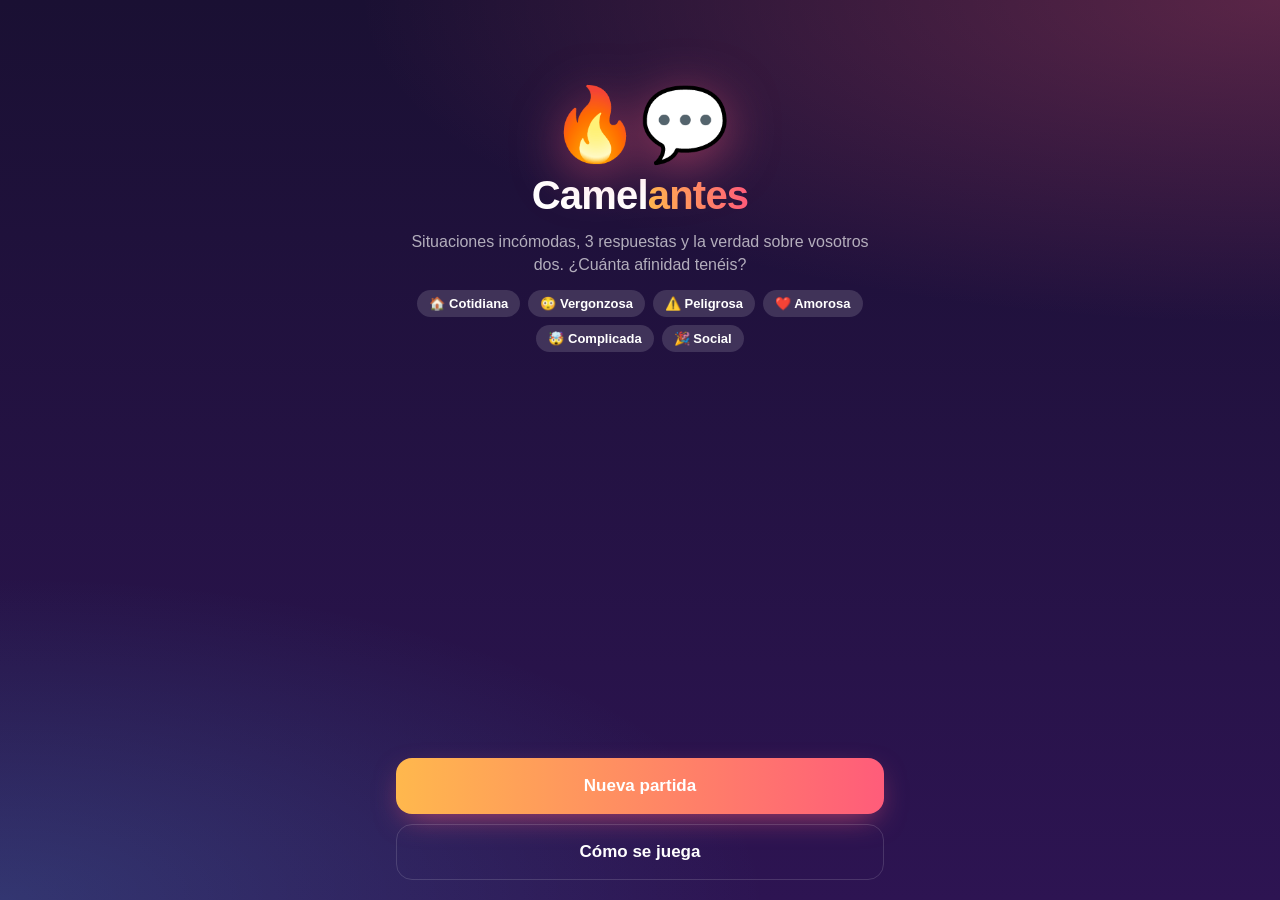
==== index.html @ 4581bd5c "Crear Camelantes: juego PWA para iPhone con 50 situaciones, 16 tipos de personalidad y afinidad Co-A" ====
<!DOCTYPE html>
<html lang="es">
<head>
  <meta charset="utf-8">
  <meta name="viewport" content="width=device-width, initial-scale=1, viewport-fit=cover">
  <title>Camelantes</title>
  <meta name="description" content="El juego para conoceros de verdad: 50 situaciones incómodas, 3 respuestas y vuestro porcentaje de afinidad.">
  <meta name="theme-color" content="#1a1033">

  <!-- iPhone: pantalla completa al añadir a la pantalla de inicio -->
  <meta name="apple-mobile-web-app-capable" content="yes">
  <meta name="mobile-web-app-capable" content="yes">
  <meta name="apple-mobile-web-app-status-bar-style" content="black-translucent">
  <meta name="apple-mobile-web-app-title" content="Camelantes">
  <meta name="format-detection" content="telephone=no">
  <link rel="apple-touch-icon" href="icons/apple-touch-icon.png">
  <link rel="icon" type="image/png" sizes="192x192" href="icons/icon-192.png">
  <link rel="manifest" href="manifest.webmanifest">

  <link rel="stylesheet" href="css/styles.css">
</head>
<body>
  <main id="app" aria-live="polite"></main>

  <script src="js/questions.js"></script>
  <script src="js/personality.js"></script>
  <script src="js/app.js"></script>
  <script>
    if ("serviceWorker" in navigator) {
      window.addEventListener("load", () => navigator.serviceWorker.register("sw.js").catch(() => {}));
    }
  </script>
</body>
</html>
---- css/styles.css ----
:root {
  --bg-1: #1a1033;
  --bg-2: #2d1452;
  --card: rgba(255, 255, 255, 0.08);
  --card-strong: rgba(255, 255, 255, 0.14);
  --border: rgba(255, 255, 255, 0.14);
  --text: #fff;
  --muted: rgba(255, 255, 255, 0.66);
  --accent: #ff5c7a;
  --accent-2: #ffb84d;
  --p1: #4fd1ff;
  --p2: #ff7ac6;
  --ok: #34d399;
  --radius: 20px;
  --safe-top: env(safe-area-inset-top, 0px);
  --safe-bottom: env(safe-area-inset-bottom, 0px);
}

* { box-sizing: border-box; -webkit-tap-highlight-color: transparent; }

html, body {
  margin: 0;
  min-height: 100%;
  background: var(--bg-1);
}

body {
  font-family: -apple-system, BlinkMacSystemFont, "SF Pro Rounded", "SF Pro Text", "Segoe UI", Roboto, sans-serif;
  color: var(--text);
  background:
    radial-gradient(120% 60% at 100% 0%, rgba(255, 92, 122, 0.28), transparent 60%),
    radial-gradient(100% 60% at 0% 100%, rgba(79, 209, 255, 0.18), transparent 60%),
    linear-gradient(180deg, var(--bg-1), var(--bg-2));
  background-attachment: fixed;
  -webkit-font-smoothing: antialiased;
  -webkit-text-size-adjust: 100%;
  overscroll-behavior-y: none;
}

#app {
  max-width: 520px;
  margin: 0 auto;
  min-height: 100vh;
  min-height: 100dvh;
  padding: calc(var(--safe-top) + 16px) 16px calc(var(--safe-bottom) + 20px);
  display: flex;
  flex-direction: column;
}

.screen {
  flex: 1;
  display: flex;
  flex-direction: column;
  gap: 16px;
  animation: enter 0.35s ease both;
}

@keyframes enter {
  from { opacity: 0; transform: translateY(12px); }
  to   { opacity: 1; transform: none; }
}

h1, h2, h3, p { margin: 0; }
h1 { font-size: 40px; line-height: 1.05; letter-spacing: -0.02em; }
h2 { font-size: 26px; line-height: 1.15; letter-spacing: -0.01em; }
h3 { font-size: 17px; }
p  { line-height: 1.45; }

.muted { color: var(--muted); }
.center { text-align: center; }
.spacer { flex: 1; }
.row { display: flex; gap: 10px; align-items: center; }
.stack { display: flex; flex-direction: column; gap: 10px; }

.gradient-text {
  background: linear-gradient(90deg, var(--accent-2), var(--accent));
  -webkit-background-clip: text;
  background-clip: text;
  color: transparent;
}

/* ─── Botones ─── */
.btn {
  appearance: none;
  border: 0;
  width: 100%;
  min-height: 56px;
  padding: 14px 20px;
  border-radius: 16px;
  font: inherit;
  font-size: 17px;
  font-weight: 700;
  color: var(--text);
  background: var(--card-strong);
  cursor: pointer;
  transition: transform 0.12s ease, opacity 0.2s ease;
}
.btn:active { transform: scale(0.97); }
.btn:disabled { opacity: 0.4; pointer-events: none; }
.btn-primary {
  background: linear-gradient(90deg, var(--accent-2), var(--accent));
  box-shadow: 0 10px 30px -10px rgba(255, 92, 122, 0.7);
}
.btn-ghost { background: transparent; border: 1px solid var(--border); }
.btn-small { min-height: 40px; width: auto; padding: 8px 14px; font-size: 15px; border-radius: 12px; }

.icon-btn {
  appearance: none;
  border: 0;
  background: var(--card);
  color: var(--text);
  width: 40px;
  height: 40px;
  border-radius: 12px;
  font-size: 18px;
  cursor: pointer;
}

/* ─── Tarjetas ─── */
.card {
  background: var(--card);
  border: 1px solid var(--border);
  border-radius: var(--radius);
  padding: 18px;
  backdrop-filter: blur(12px);
  -webkit-backdrop-filter: blur(12px);
}

/* ─── Home ─── */
.hero {
  text-align: center;
  padding-top: 8vh;
  display: flex;
  flex-direction: column;
  gap: 14px;
  align-items: center;
}
.logo {
  font-size: 72px;
  line-height: 1;
  filter: drop-shadow(0 10px 25px rgba(255, 92, 122, 0.5));
}
.cat-cloud { display: flex; flex-wrap: wrap; gap: 8px; justify-content: center; }

/* ─── Formularios ─── */
label.field { display: flex; flex-direction: column; gap: 6px; font-weight: 600; font-size: 14px; color: var(--muted); }
input[type="text"] {
  appearance: none;
  width: 100%;
  min-height: 52px;
  padding: 12px 16px;
  border-radius: 14px;
  border: 1px solid var(--border);
  background: rgba(0, 0, 0, 0.25);
  color: var(--text);
  font: inherit;
  font-size: 17px; /* ≥16px evita el zoom automático en iOS */
}
input[type="text"]:focus { outline: 2px solid var(--accent); outline-offset: 1px; }
.p1-dot, .p2-dot { display: inline-block; width: 10px; height: 10px; border-radius: 50%; margin-right: 6px; }
.p1-dot { background: var(--p1); }
.p2-dot { background: var(--p2); }

.chips { display: flex; flex-wrap: wrap; gap: 8px; }
.chip {
  appearance: none;
  border: 1px solid var(--border);
  background: transparent;
  color: var(--text);
  border-radius: 999px;
  padding: 9px 14px;
  font: inherit;
  font-size: 15px;
  font-weight: 600;
  cursor: pointer;
  min-height: 40px;
}
.chip[aria-pressed="true"] { background: var(--text); color: var(--bg-1); border-color: var(--text); }
.tag {
  display: inline-flex;
  gap: 6px;
  align-items: center;
  padding: 6px 12px;
  border-radius: 999px;
  font-size: 13px;
  font-weight: 700;
  background: var(--card-strong);
}

.toggle-row { display: flex; justify-content: space-between; align-items: center; gap: 12px; }
.switch { position: relative; width: 52px; height: 32px; flex: none; }
.switch input { opacity: 0; width: 0; height: 0; }
.switch span {
  position: absolute; inset: 0; border-radius: 999px; background: rgba(255,255,255,0.2); transition: background 0.2s;
}
.switch span::before {
  content: ""; position: absolute; top: 3px; left: 3px; width: 26px; height: 26px; border-radius: 50%;
  background: #fff; transition: transform 0.2s;
}
.switch input:checked + span { background: var(--ok); }
.switch input:checked + span::before { transform: translateX(20px); }

/* ─── Juego ─── */
.topbar { display: flex; align-items: center; gap: 12px; }
.progress { flex: 1; height: 8px; border-radius: 999px; background: var(--card-strong); overflow: hidden; }
.progress > div { height: 100%; background: linear-gradient(90deg, var(--accent-2), var(--accent)); border-radius: inherit; transition: width 0.4s ease; }
.counter { font-size: 14px; font-weight: 700; color: var(--muted); min-width: 48px; text-align: right; }

.who {
  display: inline-flex; align-items: center; gap: 8px;
  font-weight: 700; font-size: 15px;
  padding: 8px 14px; border-radius: 999px;
  background: var(--card);
  align-self: flex-start;
}
.who.p1 { color: var(--p1); }
.who.p2 { color: var(--p2); }

.situation { font-size: 23px; line-height: 1.3; font-weight: 700; letter-spacing: -0.01em; }

.options { display: flex; flex-direction: column; gap: 12px; }
.option {
  appearance: none;
  text-align: left;
  width: 100%;
  display: flex;
  gap: 14px;
  align-items: center;
  padding: 16px;
  min-height: 72px;
  border-radius: 18px;
  border: 2px solid var(--border);
  background: var(--card);
  color: var(--text);
  font: inherit;
  font-size: 16px;
  line-height: 1.35;
  cursor: pointer;
  transition: transform 0.12s ease, border-color 0.2s, background 0.2s;
}
.option:active { transform: scale(0.98); }
.option .letter {
  flex: none;
  width: 34px; height: 34px;
  border-radius: 10px;
  display: grid; place-items: center;
  font-weight: 800;
  background: var(--card-strong);
}
.option.selected { border-color: var(--accent); background: rgba(255, 92, 122, 0.18); }
.option.selected .letter { background: var(--accent); }

/* ─── Pasar el móvil ─── */
.handoff {
  flex: 1; display: flex; flex-direction: column; justify-content: center; align-items: center; text-align: center; gap: 18px;
}
.handoff .big-emoji { font-size: 80px; animation: wobble 1.6s ease-in-out infinite; }
@keyframes wobble { 0%,100% { transform: rotate(-8deg); } 50% { transform: rotate(8deg); } }
.name-p1 { color: var(--p1); }
.name-p2 { color: var(--p2); }

/* ─── Revelación ─── */
.reveal-card { display: flex; flex-direction: column; gap: 8px; }
.reveal-card .label { font-size: 13px; font-weight: 700; text-transform: uppercase; letter-spacing: 0.05em; }
.reveal-card.p1 { border-left: 4px solid var(--p1); }
.reveal-card.p2 { border-left: 4px solid var(--p2); }
.guess-line { font-size: 14px; color: var(--muted); }
.guess-line.hit { color: var(--ok); }
.banner {
  text-align: center; font-weight: 800; font-size: 20px; padding: 14px; border-radius: 16px;
}
.banner.match { background: rgba(52, 211, 153, 0.18); color: var(--ok); }
.banner.nomatch { background: rgba(255, 184, 77, 0.15); color: var(--accent-2); }

/* ─── Resultados ─── */
.ring-wrap { display: grid; place-items: center; padding: 8px 0; }
.ring { position: relative; width: 210px; height: 210px; }
.ring svg { transform: rotate(-90deg); }
.ring .value {
  position: absolute; inset: 0; display: grid; place-items: center; text-align: center;
}
.ring .value strong { font-size: 56px; letter-spacing: -0.03em; display: block; line-height: 1; }
.ring .value span { font-size: 13px; color: var(--muted); font-weight: 600; }

.type-card { display: flex; flex-direction: column; gap: 10px; }
.type-head { display: flex; gap: 12px; align-items: center; }
.type-emoji { font-size: 44px; line-height: 1; }
.type-code { font-family: ui-monospace, "SF Mono", Menlo, monospace; font-size: 13px; color: var(--muted); letter-spacing: 0.15em; }

.axis { display: flex; flex-direction: column; gap: 6px; }
.axis-labels { display: flex; justify-content: space-between; font-size: 13px; color: var(--muted); font-weight: 600; }
.axis-track { position: relative; height: 10px; border-radius: 999px; background: var(--card-strong); }
.axis-track::after { content: ""; position: absolute; left: 50%; top: -3px; bottom: -3px; width: 2px; background: rgba(255,255,255,0.25); }
.axis-dot {
  position: absolute; top: 50%; width: 20px; height: 20px; border-radius: 50%;
  transform: translate(-50%, -50%); border: 3px solid var(--bg-1);
  transition: left 0.8s cubic-bezier(.2,.8,.2,1);
}
.axis-dot.p1 { background: var(--p1); }
.axis-dot.p2 { background: var(--p2); }

.stat-grid { display: grid; grid-template-columns: 1fr 1fr; gap: 12px; }
.stat { text-align: center; padding: 14px 10px; }
.stat strong { display: block; font-size: 28px; letter-spacing: -0.02em; }
.stat span { font-size: 13px; color: var(--muted); }

.bar-row { display: grid; grid-template-columns: 120px 1fr 44px; gap: 10px; align-items: center; font-size: 14px; }
.bar { height: 8px; border-radius: 999px; background: var(--card-strong); overflow: hidden; }
.bar > div { height: 100%; border-radius: inherit; }

.clash { display: flex; flex-direction: column; gap: 6px; padding: 12px 0; border-top: 1px solid var(--border); }
.clash:first-of-type { border-top: 0; padding-top: 0; }
.clash p { font-size: 14px; }

.legend { display: flex; gap: 16px; justify-content: center; font-size: 14px; font-weight: 600; }

@media (max-width: 360px) {
  h1 { font-size: 34px; }
  .situation { font-size: 20px; }
  .bar-row { grid-template-columns: 96px 1fr 40px; }
}
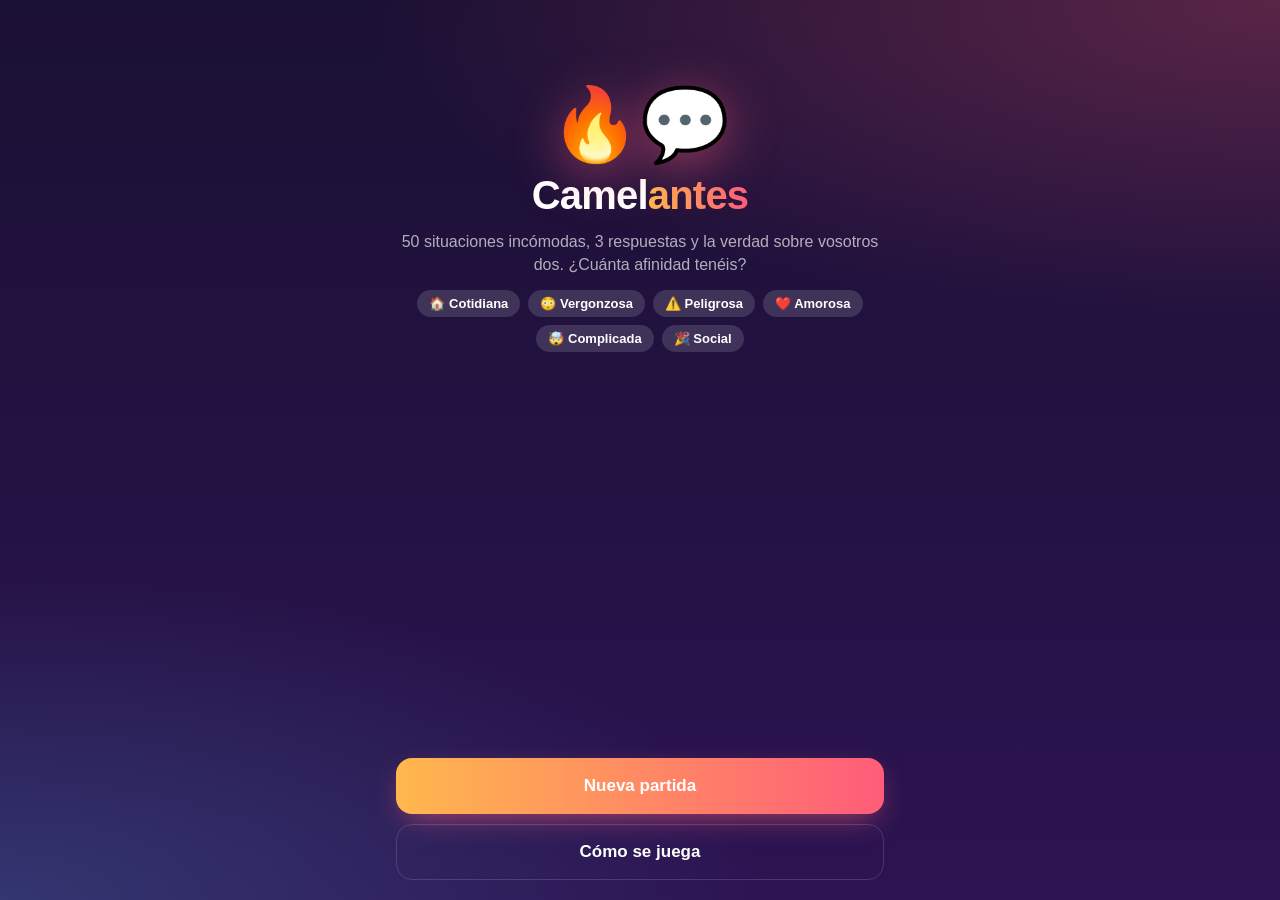
==== commit 6060d294: "Añadir capas de seguridad, política de privacidad y plan para el App Store - CSP estricta: solo códi" ====
--- a/index.html
+++ b/index.html
@@ -2,9 +2,12 @@
 <html lang="es">
 <head>
   <meta charset="utf-8">
+  <!-- Seguridad: solo se carga código y recursos de la propia app -->
+  <meta http-equiv="Content-Security-Policy" content="default-src 'self'; script-src 'self'; style-src 'self' 'unsafe-inline'; img-src 'self' data:; font-src 'self'; connect-src 'self'; manifest-src 'self'; worker-src 'self'; object-src 'none'; base-uri 'none'; form-action 'none'">
+  <meta name="referrer" content="no-referrer">
   <meta name="viewport" content="width=device-width, initial-scale=1, viewport-fit=cover">
   <title>Camelantes</title>
-  <meta name="description" content="El juego para conoceros de verdad: 50 situaciones incómodas, 3 respuestas y vuestro porcentaje de afinidad.">
+  <meta name="description" content="El juego para conoceros de verdad: 1000 situaciones incómodas, 3 respuestas y vuestro porcentaje de afinidad.">
   <meta name="theme-color" content="#1a1033">
 
   <!-- iPhone: pantalla completa al añadir a la pantalla de inicio -->
@@ -25,10 +28,6 @@
   <script src="js/questions.js"></script>
   <script src="js/personality.js"></script>
   <script src="js/app.js"></script>
-  <script>
-    if ("serviceWorker" in navigator) {
-      window.addEventListener("load", () => navigator.serviceWorker.register("sw.js").catch(() => {}));
-    }
-  </script>
+  <script src="js/register-sw.js"></script>
 </body>
 </html>
